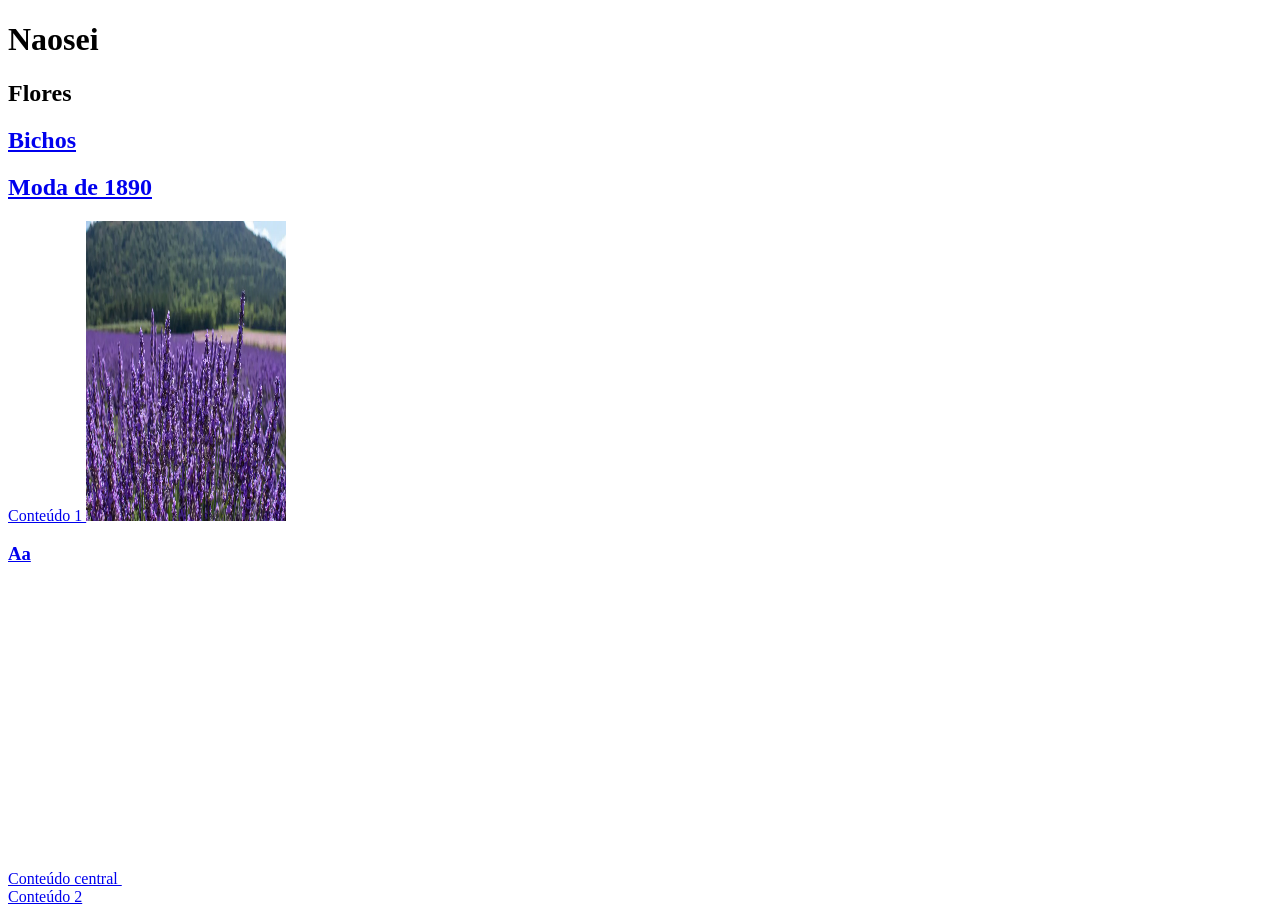
==== pweb1_2026_1/index.html @ bb22c267 "Add files via upload" ====
<!DOCTYPE html>
<html lang="en">
<head>
    <meta charset="UTF-8">
    <meta name="viewport" content="width=device-width, initial-scale=1.0">
    <title>Document</title>
</head>
<body>
    <header>
        <h1>Naosei</h1>
    </header>
    <nav> 
        <h2>Flores<a href="https://pt.wikipedia.org/wiki/Flor"></h2>

        <h2>Bichos <a href=https://pt.wikipedia.org/wiki/Urso_de_pel%C3%BAcia ></h2>

        <h2>Moda de 1890 <a href="https://pt.wikipedia.org/wiki/Moda_na_d%C3%A9cada_de_1890"></h2>
    </nav>

    <main>
        <aside>Conteúdo 1
            <img src="lavanda-beneficios-saude.webp" width="200" height="300">
            <h3>Aa</h3>
        </aside>
        <div>Conteúdo central
            <video src="198924-909251447_small.mp4" width="=200" height="300">
        </div>
        <aside>Conteúdo 2</aside> 

    </main>
</body>
</html>
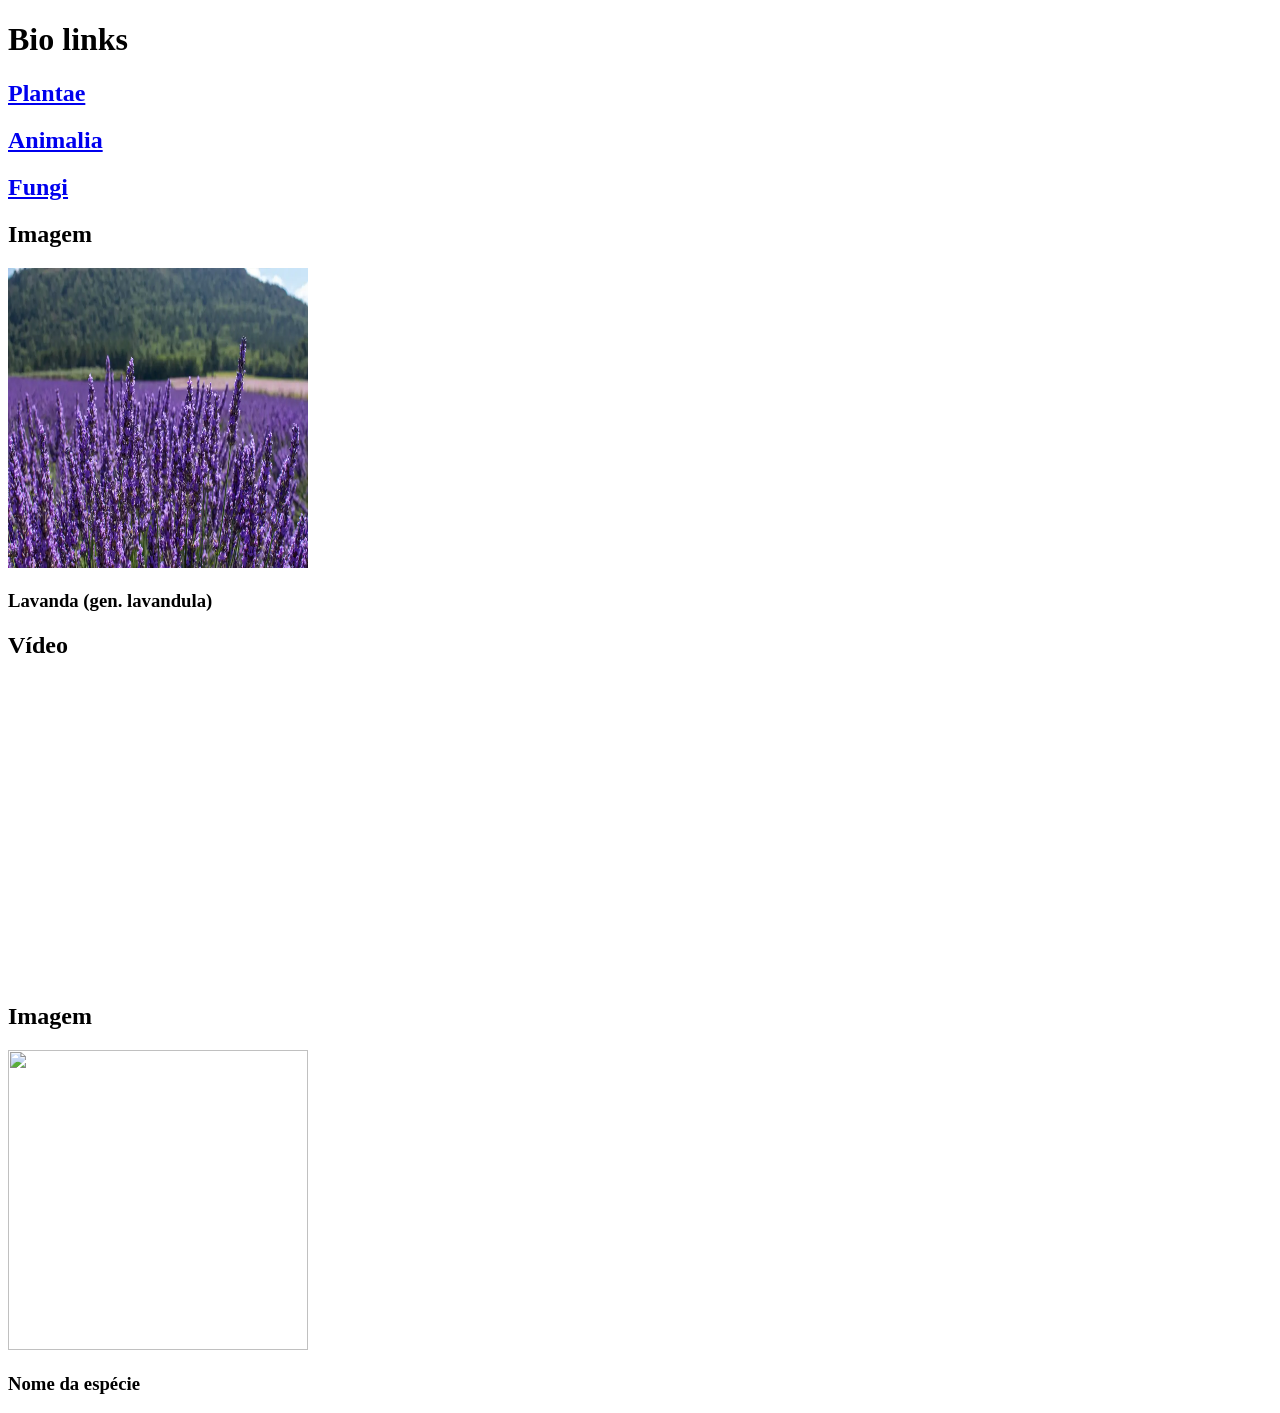
==== commit cfec577e: "Update index.html" ====
--- a/pweb1_2026_1/index.html
+++ b/pweb1_2026_1/index.html
@@ -3,30 +3,41 @@
 <head>
     <meta charset="UTF-8">
     <meta name="viewport" content="width=device-width, initial-scale=1.0">
-    <title>Document</title>
+    <link rel="stylesheet" type="text/css" href="style.css">
+    <title>Bio links</title>
 </head>
 <body>
-    <header>
-        <h1>Naosei</h1>
+    <header class="cssheader">
+        <h1>Bio links</h1>
     </header>
-    <nav> 
-        <h2>Flores<a href="https://pt.wikipedia.org/wiki/Flor"></h2>
 
-        <h2>Bichos <a href=https://pt.wikipedia.org/wiki/Urso_de_pel%C3%BAcia ></h2>
+    <nav class="nav"> 
+        <h2><a href="https://pt.wikipedia.org/wiki/Plantae" >Plantae</a></h2>
 
-        <h2>Moda de 1890 <a href="https://pt.wikipedia.org/wiki/Moda_na_d%C3%A9cada_de_1890"></h2>
+        <h2><a href="https://pt.wikipedia.org/wiki/Animalia">Animalia</a> </h2>
+
+        <h2><a href="https://pt.wikipedia.org/wiki/Fungi" >Fungi</a></h2>
     </nav>
 
     <main>
-        <aside>Conteúdo 1
-            <img src="lavanda-beneficios-saude.webp" width="200" height="300">
-            <h3>Aa</h3>
+        <aside class="conteudo1"> 
+            <h2> Imagem </h2>
+            <img src="lavanda-beneficios-saude.webp" width="300" height="300">
+            <h3>Lavanda (gen. lavandula)</h3>
         </aside>
-        <div>Conteúdo central
-            <video src="198924-909251447_small.mp4" width="=200" height="300">
+        <div class="centro">
+            <h2> Vídeo </h2>
+            <video src="198924-909251447_small.mp4" width="=300" height="300" >
+            <h3>Nome da espécie </h3>
         </div>
-        <aside>Conteúdo 2</aside> 
+        <aside class="conteudo2">
+            <h2> Imagem </h2>
+            <img src="images.jpg" width="300" height="300">   
+            <h3>Nome da espécie</h3>  
+            </aside> 
 
     </main>
+
+    <footer></footer>
 </body>
-</html>+</html>
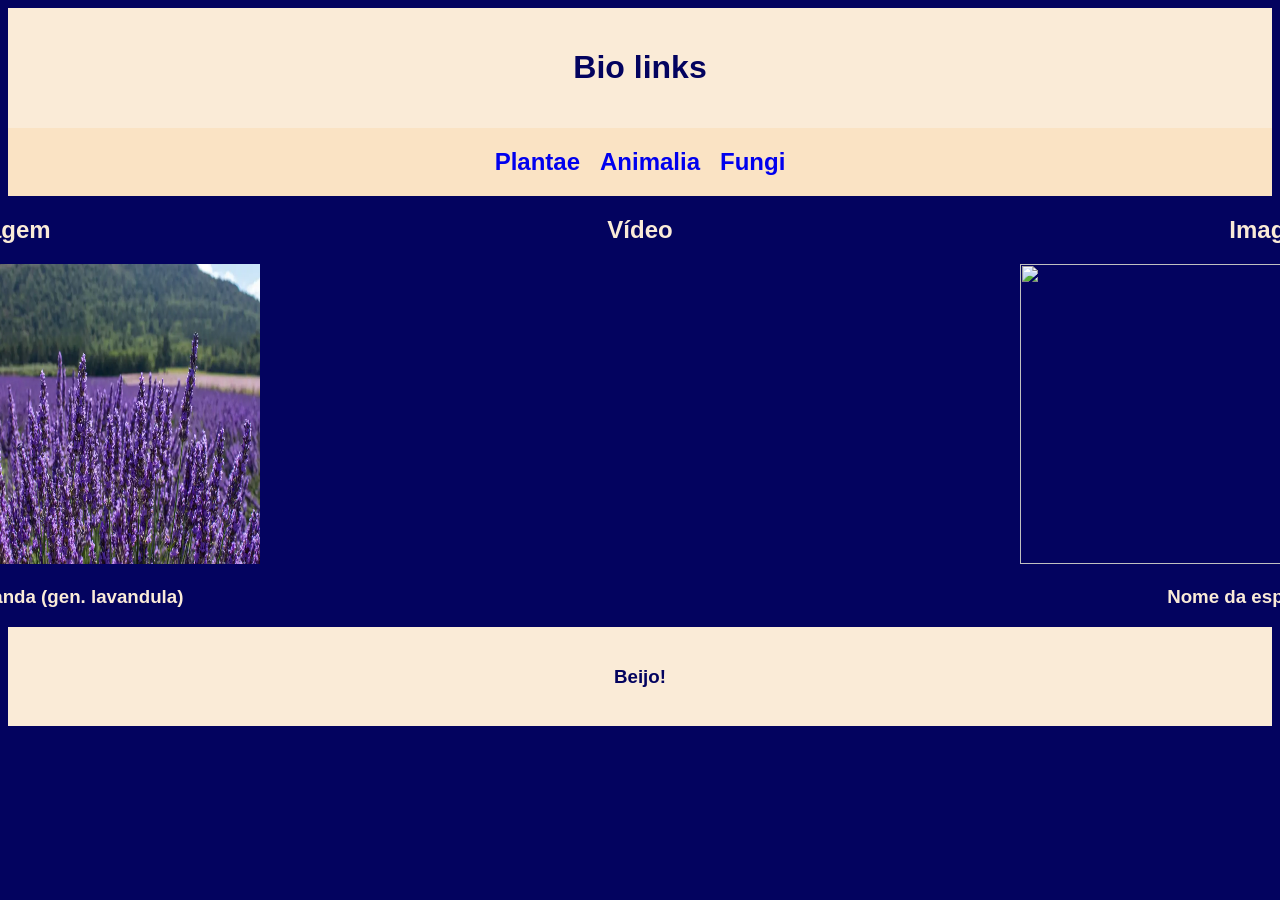
==== commit 732136b8: "Update index.html" ====
--- a/pweb1_2026_1/index.html
+++ b/pweb1_2026_1/index.html
@@ -38,6 +38,9 @@
 
     </main>
 
-    <footer></footer>
+    <footer class="cssheader">
+        <h3>Beijo!</h3>
+    </footer>
 </body>
 </html>
+
--- a/pweb1_2026_1/style.css
+++ b/pweb1_2026_1/style.css
@@ -0,0 +1,53 @@
+body {
+    font-family: 'Franklin Gothic Medium', 'Arial Narrow', Arial, sans-serif;
+    font-size:medium;
+    background-color: rgb(3, 3, 95);
+    text-align: center;
+}
+
+main {
+    display: flex;
+    gap: 80px;
+    justify-content: center;
+}
+
+.cssheader{
+    text-align: center; 
+    font-family: 'Franklin Gothic Medium', 'Arial Narrow', Arial, sans-serif;
+    color: rgb(3, 3, 95);
+    background-color: antiquewhite;
+    padding: 20px;
+}
+
+.nav{
+    display: flex;
+   color: rgb(3, 3, 95);
+   background-color: rgb(250, 227, 196); 
+   justify-content: center;
+   gap: 20px 
+
+}
+
+.nav a {
+    text-decoration: none;
+}
+
+.conteudo1{
+
+    text-align: left;
+    font-family: 'Franklin Gothic Medium', 'Arial Narrow', Arial, sans-serif;
+    color: antiquewhite;
+    text-align: left;
+}
+
+.centro{
+    text-align: center;
+    font-family: 'Franklin Gothic Medium', 'Arial Narrow', Arial, sans-serif;
+    color: antiquewhite;    
+}
+
+.conteudo2{
+    text-align: right;
+    font-family: 'Franklin Gothic Medium', 'Arial Narrow', Arial, sans-serif;
+    color: antiquewhite;
+}
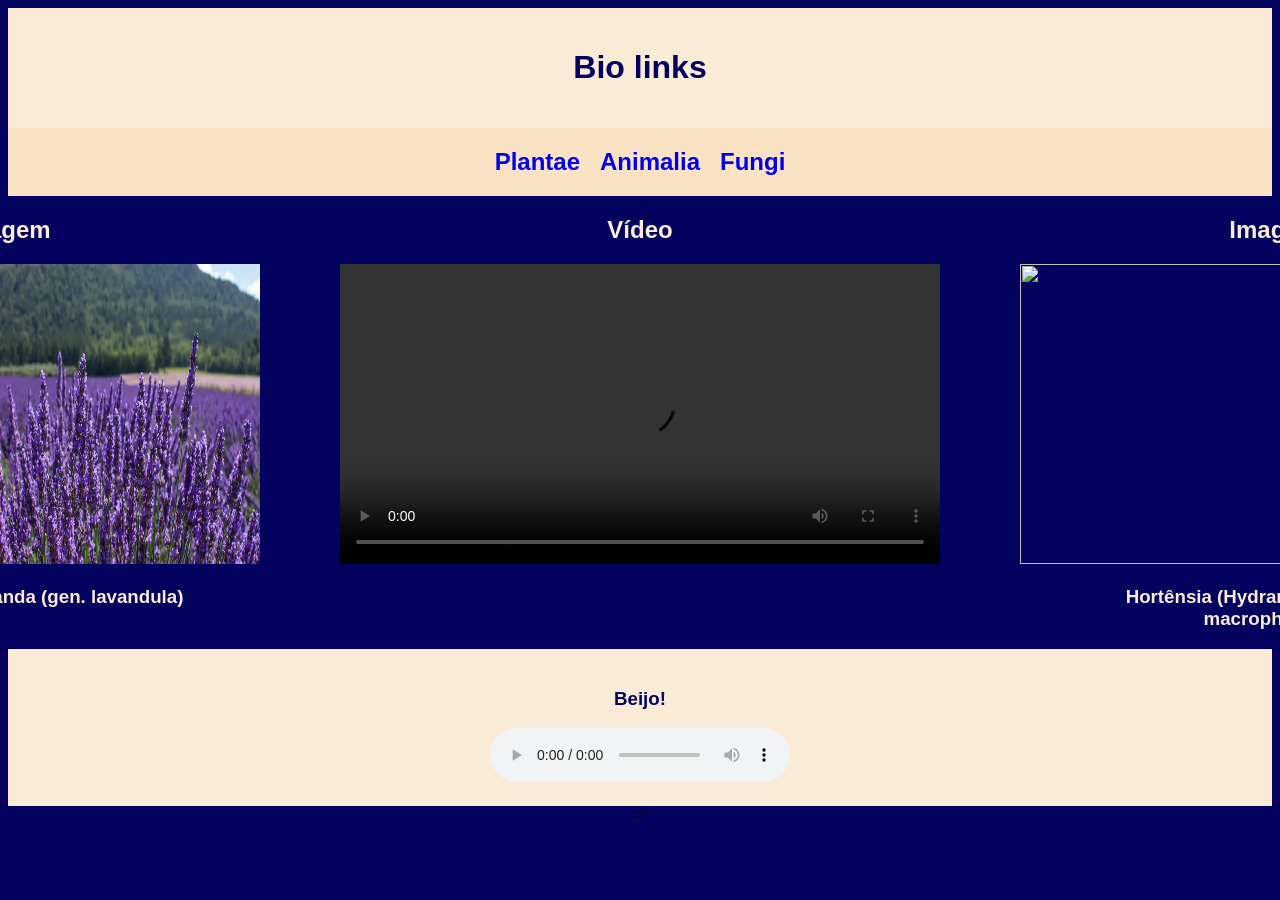
==== commit 37cd8bb0: "Update index.html" ====
--- a/pweb1_2026_1/index.html
+++ b/pweb1_2026_1/index.html
@@ -27,20 +27,22 @@
         </aside>
         <div class="centro">
             <h2> Vídeo </h2>
-            <video src="198924-909251447_small.mp4" width="=300" height="300" >
+            <video src="198924-909251447_small.mp4" width="=300" height="300" controls >
             <h3>Nome da espécie </h3>
         </div>
         <aside class="conteudo2">
             <h2> Imagem </h2>
-            <img src="images.jpg" width="300" height="300">   
-            <h3>Nome da espécie</h3>  
+            <img src="hortensias.webp" width="300" height="300">   
+            <h3>Hortênsia (Hydrangea macrophylla)</h3>  
             </aside> 
 
     </main>
 
     <footer class="cssheader">
         <h3>Beijo!</h3>
+        <audio src="somdefloresta.mp3" controls></audio>
     </footer>
 </body>
 </html>
 
+>
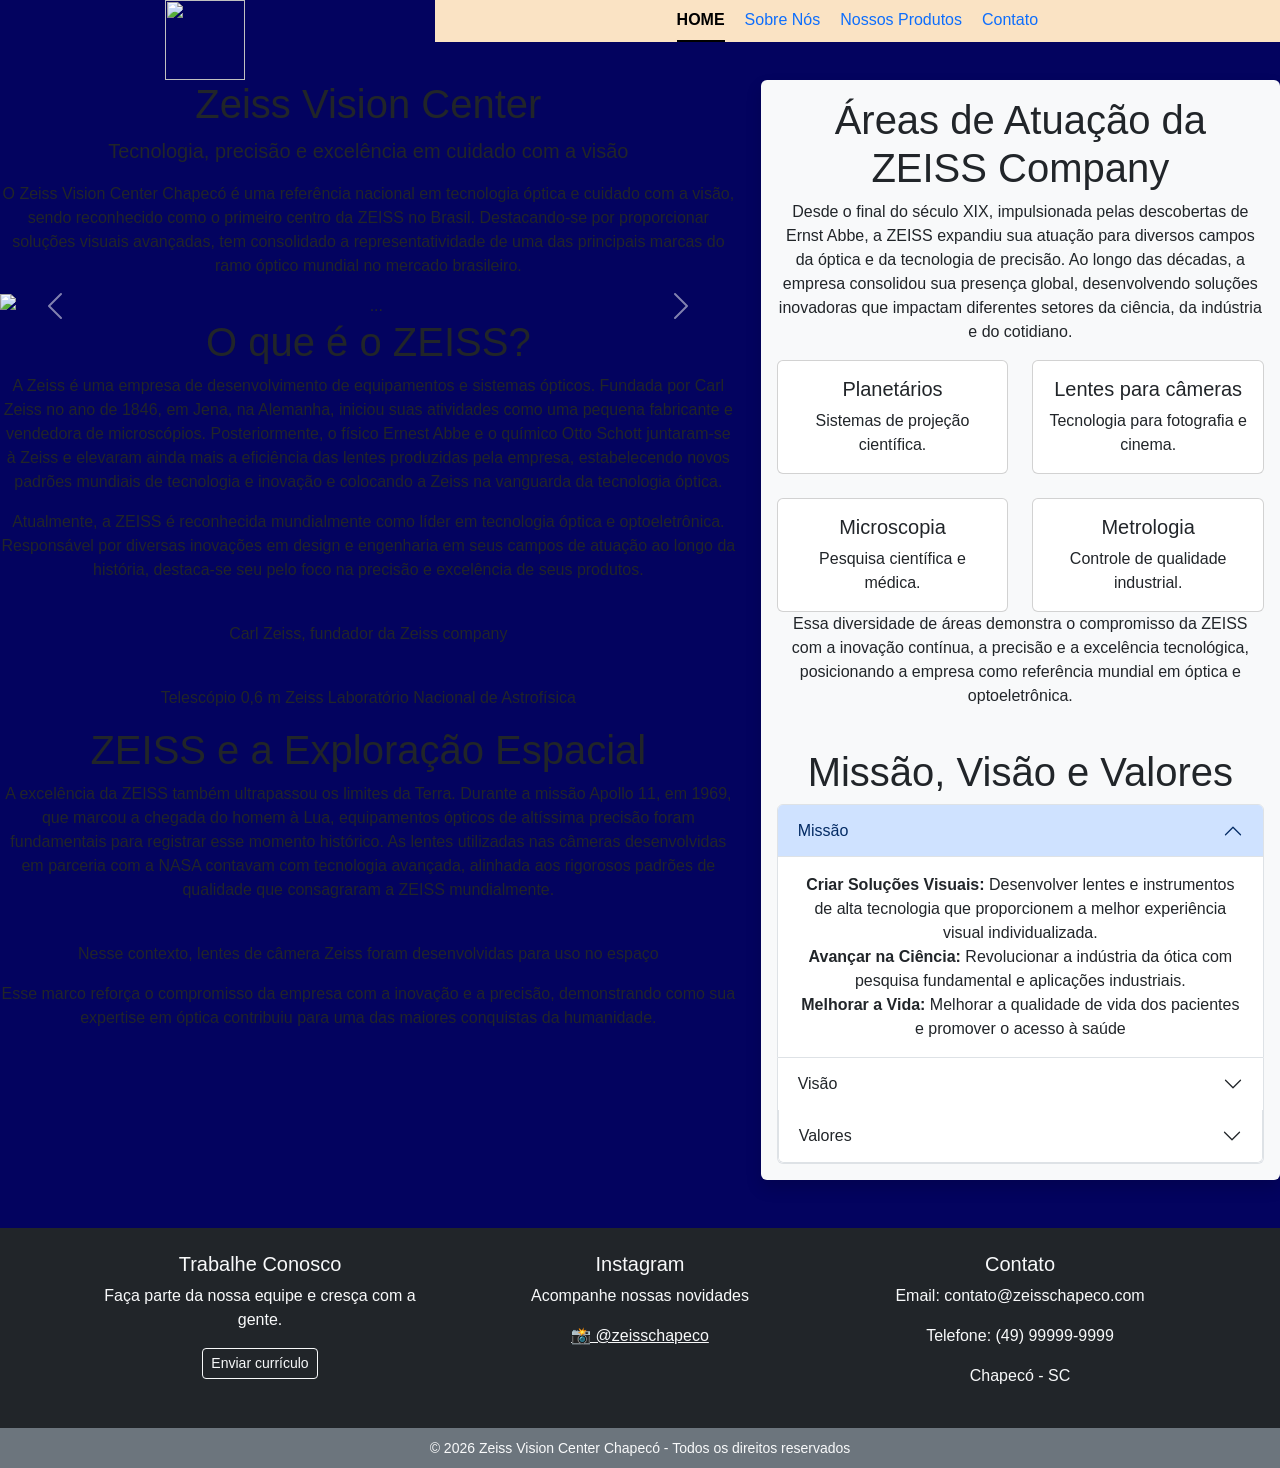
==== commit 3b7c94ea: "Add files via upload" ====
--- a/pweb1_2026_1/index.html
+++ b/pweb1_2026_1/index.html
@@ -1,48 +1,283 @@
-<!DOCTYPE html>
-<html lang="en">
-<head>
-    <meta charset="UTF-8">
-    <meta name="viewport" content="width=device-width, initial-scale=1.0">
-    <link rel="stylesheet" type="text/css" href="style.css">
-    <title>Bio links</title>
-</head>
-<body>
-    <header class="cssheader">
-        <h1>Bio links</h1>
-    </header>
-
-    <nav class="nav"> 
-        <h2><a href="https://pt.wikipedia.org/wiki/Plantae" >Plantae</a></h2>
-
-        <h2><a href="https://pt.wikipedia.org/wiki/Animalia">Animalia</a> </h2>
-
-        <h2><a href="https://pt.wikipedia.org/wiki/Fungi" >Fungi</a></h2>
-    </nav>
-
-    <main>
-        <aside class="conteudo1"> 
-            <h2> Imagem </h2>
-            <img src="lavanda-beneficios-saude.webp" width="300" height="300">
-            <h3>Lavanda (gen. lavandula)</h3>
-        </aside>
-        <div class="centro">
-            <h2> Vídeo </h2>
-            <video src="198924-909251447_small.mp4" width="=300" height="300" controls >
-            <h3>Nome da espécie </h3>
-        </div>
-        <aside class="conteudo2">
-            <h2> Imagem </h2>
-            <img src="hortensias.webp" width="300" height="300">   
-            <h3>Hortênsia (Hydrangea macrophylla)</h3>  
-            </aside> 
-
-    </main>
-
-    <footer class="cssheader">
-        <h3>Beijo!</h3>
-        <audio src="somdefloresta.mp3" controls></audio>
-    </footer>
-</body>
-</html>
-
->
+<!doctype html>
+<html lang="en">
+  <head>
+    <meta charset="utf-8">
+    <meta name="viewport" content="width=device-width, initial-scale=1">
+    <title>ZEISS</title>
+    <link href="https://cdn.jsdelivr.net/npm/bootstrap@5.3.8/dist/css/bootstrap.min.css" rel="stylesheet" integrity="sha384-sRIl4kxILFvY47J16cr9ZwB07vP4J8+LH7qKQnuqkuIAvNWLzeN8tE5YBujZqJLB" crossorigin="anonymous">
+    <link rel="stylesheet" href="style.css">
+    <script src="https://cdn.jsdelivr.net/npm/bootstrap@5.3.2/dist/js/bootstrap.bundle.min.js"></script>
+    <script src="menu.js"></script>
+  </head>
+  <body>
+    <!--Header-->
+    <div class="row">
+      <div class="col-xs-6 col-md-4">
+         <header>
+          <img 
+          src="logo.png" 
+          width="80"
+          height="80"
+          alt="">
+        </header>
+      </div>
+
+ <!--Menu de navegação NAV -->
+    
+      <div class="col-xs-12 col-sm-6 col-md-8">
+        <ul class="nav nav-underline">
+          <li class="nav-item">
+            <a class="nav-link active" aria-current="page" href="indext.html">HOME</a>
+          </li>
+          <li class="nav-item">
+            <a class="nav-link" href="paginas/sobre.html">Sobre Nós</a>
+          </li>
+          <li class="nav-item">
+            <a class="nav-link" href="paginas/produtos.html">Nossos Produtos</a>
+          </li>
+          <li class="nav-item">
+            <a class="nav-link"  href="paginas/contato.html">Contato</a>
+          </li>
+        </ul>
+      </div>
+
+    </div>
+    <main>
+      <article>
+        <div class="row">
+        
+         <div class="col-xs-12 col-sm-6 col-md-7">
+           <!--Sessions -->
+        <section>
+          <h1>Zeiss Vision Center</h1>
+        <p class="lead">Tecnologia, precisão e excelência em cuidado com a visão</p>
+          <p>
+            O Zeiss Vision Center Chapecó é uma referência nacional em tecnologia óptica e cuidado com a visão, sendo reconhecido como o 
+            primeiro centro da ZEISS no Brasil. Destacando-se por proporcionar soluções visuais avançadas, tem 
+            consolidado a representatividade de uma das principais marcas do ramo óptico mundial no mercado brasileiro.
+          </p>
+        </section>
+        <!-- bootstrapde imagem passando -->
+         <div id="carouselExampleInterval" class="carousel slide" data-bs-ride="carousel">
+            <div class="carousel-inner">
+              <div class="carousel-item active" data-bs-interval="10000">
+                <img src="../site_ZEISS/imagens/WhatsApp Image 2026-03-29 at 20.49.03 (1).jpeg" class="d-block w-100" alt="...">
+              </div>
+              <div class="carousel-item" data-bs-interval="2000">
+                <img src="../site_ZEISS/imagens/WhatsApp Image 2026-03-29 at 20.49.04 (1).jpeg" class="d-block w-100" alt="...">
+              </div>
+              <div class="carousel-item">
+                <img src="../site_ZEISS/imagens/WhatsApp Image 2026-03-29 at 20.49.03.jpeg" class="d-block w-100" alt="...">
+              </div>
+              <div class="carousel-item">
+                <img src="imagens/WhatsApp Image 2026-03-29 at 20.49.04 (2).jpeg" class="d-block w-100">
+              </div>
+              
+            </div>
+            <button class="carousel-control-prev" type="button" data-bs-target="#carouselExampleInterval" data-bs-slide="prev">
+              <span class="carousel-control-prev-icon" aria-hidden="true"></span>
+              <span class="visually-hidden">Previous</span>
+            </button>
+            <button class="carousel-control-next" type="button" data-bs-target="#carouselExampleInterval" data-bs-slide="next">
+              <span class="carousel-control-next-icon" aria-hidden="true"></span>
+              <span class="visually-hidden">Next</span>
+            </button>
+          </div>
+        <section>
+          <h1>O que é o ZEISS?</h1>
+          <p>
+            A Zeiss é uma empresa de desenvolvimento de equipamentos e sistemas ópticos. Fundada por Carl Zeiss no ano de 1846, em Jena, na Alemanha,
+            iniciou suas atividades como uma pequena fabricante e vendedora de microscópios. Posteriormente, o físico Ernest Abbe e o químico Otto 
+            Schott juntaram-se à Zeiss e elevaram ainda mais a eficiência das lentes produzidas pela empresa, estabelecendo novos padrões
+            mundiais de tecnologia e inovação e colocando a Zeiss na vanguarda da tecnologia óptica.  
+          </p>
+          <p>
+            Atualmente, a ZEISS é reconhecida mundialmente como líder em tecnologia óptica e optoeletrônica. Responsável por diversas inovações
+            em design e engenharia em seus campos de atuação ao longo da história, destaca-se seu pelo foco na precisão e excelência de seus produtos.
+          </p>
+          <figure>
+            <img src="../site_ZEISS/imagens/projetor-do-planetário-de-zeiss-mark-iv-68289383.webp" class="img-fluid destaque" alt="">
+            <figcaption>Carl Zeiss, fundador da Zeiss company</figcaption>
+          </figure>
+          <figure>
+            <img src="../site_ZEISS/imagens/labtelescopio.jpg" class="img-fluid destaque" alt="">
+            <figcaption>Telescópio 0,6 m Zeiss   Laboratório Nacional de Astrofísica</figcaption>
+          </figure>
+        </section>
+
+        <section>
+          <h1>ZEISS e a Exploração Espacial</h1>
+          <p>
+            A excelência da ZEISS também ultrapassou os limites da Terra. Durante a missão Apollo 11, em 1969, que marcou a chegada do homem à Lua, 
+            equipamentos ópticos de altíssima precisão foram fundamentais para registrar esse momento histórico. As lentes utilizadas nas câmeras 
+            desenvolvidas em parceria com a NASA contavam com tecnologia avançada, alinhada aos rigorosos padrões de qualidade que consagraram a 
+            ZEISS mundialmente.
+          </p>
+          <figure>
+            <img src="../site_ZEISS/imagens/lua.jpg" class="img-fluid destaque" alt="">
+            <figcaption>Nesse contexto, lentes de câmera Zeiss foram desenvolvidas para uso no espaço</figcaption>
+          </figure>
+          <p>
+            Esse marco reforça o compromisso da empresa com a inovação e a precisão, demonstrando como sua expertise em óptica contribuiu 
+            para uma das maiores conquistas da humanidade.
+          </p>
+        </section>
+
+        
+       </div>
+
+
+        <div class="col-xs-6 col-md-5">
+          <!--Aside-->
+          <aside class="bg-light p-3 rounded shadow">
+             <h1>Áreas de Atuação da ZEISS Company</h1>
+          <p>
+            Desde o final do século XIX, impulsionada pelas descobertas de Ernst Abbe, a ZEISS expandiu sua atuação para diversos campos da óptica e da tecnologia de precisão. Ao longo das décadas, a empresa consolidou sua presença global, desenvolvendo soluções inovadoras que impactam diferentes setores da ciência, da indústria e do cotidiano.
+          </p>
+          <div class="row g-4">
+
+            <div class="col-md-6">
+              <div class="card h-100">
+                <img src="imagens/planetario.jpg" class="card-img-top" alt="">
+                <div class="card-body">
+                  <h5 class="card-title">Planetários</h5>
+                  <p class="card-text">Sistemas de projeção científica.</p>
+                </div>
+              </div>
+            </div>
+
+            <div class="col-md-6">
+              <div class="card h-100">
+                <img src="imagens/camera.jpg" class="card-img-top" alt="">
+                <div class="card-body">
+                  <h5 class="card-title">Lentes para câmeras</h5>
+                  <p class="card-text">Tecnologia para fotografia e cinema.</p>
+                </div>
+              </div>
+            </div>
+
+            <!-- próxima linha -->
+
+            <div class="col-md-6">
+              <div class="card h-100">
+                <img src="imagens/microscopio.jpg" class="card-img-top" alt="">
+                <div class="card-body">
+                  <h5 class="card-title">Microscopia</h5>
+                  <p class="card-text">Pesquisa científica e médica.</p>
+                </div>
+              </div>
+            </div>
+
+            <div class="col-md-6">
+              <div class="card h-100">
+                <img src="imagens/metrologia.jpg" class="card-img-top" alt="">
+                <div class="card-body">
+                  <h5 class="card-title">Metrologia</h5>
+                  <p class="card-text">Controle de qualidade industrial.</p>
+                </div>
+              </div>
+            </div>
+
+          </div>
+           <p>
+            Essa diversidade de áreas demonstra o compromisso da ZEISS com a inovação contínua, a precisão e a excelência tecnológica, 
+            posicionando a empresa como referência mundial em óptica e optoeletrônica.
+          </p>
+
+          <br>
+
+          <h1>Missão, Visão e Valores</h1>
+
+          <div class="accordion">
+            <div class="accordion-item">
+              <h2 class="accordion-header">
+                <button class="accordion-button" type="button" data-bs-toggle="collapse" data-bs-target="#collapseOne" aria-expanded="true" aria-controls="collapseOne">
+                  Missão
+                </button>
+              </h2>
+              <div id="collapseOne" class="accordion-collapse collapse show" data-bs-parent="#accordionExample">
+                <div class="accordion-body">
+                  <strong>Criar Soluções Visuais:</strong> Desenvolver lentes e instrumentos de alta tecnologia que proporcionem a melhor experiência visual individualizada.
+                  <br>
+                  <strong>Avançar na Ciência:</strong> Revolucionar a indústria da ótica com pesquisa fundamental e aplicações industriais.
+                  <br>
+                  <strong>Melhorar a Vida:</strong> Melhorar a qualidade de vida dos pacientes e promover o acesso à saúde
+                </div>
+              </div>
+            </div>
+            <div class="accordion-item">
+              <h2 class="accordion-header">
+                <button class="accordion-button collapsed" type="button" data-bs-toggle="collapse" data-bs-target="#collapseTwo" aria-expanded="false" aria-controls="collapseTwo">
+                  Visão
+                </button>
+              </h2>
+              <div id="collapseTwo" class="accordion-collapse collapse" data-bs-parent="#accordionExample">
+                <div class="accordion-body">
+                <strong>Liderança e Inovação:</strong> Ser a referência em soluções de alta tecnologia que moldam mercados, com foco em software e métodos ágeis.
+                <br>
+                <strong>Parceria de Sucesso:</strong> Construir parcerias de longo prazo, baseando o desenvolvimento de produtos nas necessidades reais dos clientes.
+              </div>
+            </div>
+            <div class="accordion-item">
+              <h2 class="accordion-header">
+                <button class="accordion-button collapsed" type="button" data-bs-toggle="collapse" data-bs-target="#collapseThree" aria-expanded="false" aria-controls="collapseThree">
+                  Valores
+                </button>
+              </h2>
+              <div id="collapseThree" class="accordion-collapse collapse" data-bs-parent="#accordionExample">
+                <div class="accordion-body">
+                <strong>Sustentabilidade:</strong> Compromisso com a redução de emissões (meta de neutralidade até 2024/25) e utilização de energia verde.
+                <br>
+                <strong>Inovação e Curiosidade:</strong> Foco em superar convenções e oferecer produtos de alta tecnologia (ex: ZEISS DriveSafe, i.Profilerplus).
+                <br>
+                <strong>Qualidade e Personalização:</strong> Reconhecer que "ninguém vê como você", focando em soluções personalizadas e conforto visual ideal.  
+                </div>
+              </div>
+            </div>
+          </div>
+          </aside>
+        </div>
+       </div>
+      </article>  
+    </main>
+   
+    
+    <!--Footer -->
+     <footer class="bg-dark text-light mt-5">
+  <div class="container py-4">
+    <div class="row">
+
+      <!-- Trabalhe Conosco -->
+      <div class="col-md-4">
+        <h5>Trabalhe Conosco</h5>
+        <p>Faça parte da nossa equipe e cresça com a gente.</p>
+        <a href="#" class="btn btn-outline-light btn-sm">Enviar currículo</a>
+      </div>
+
+      <!-- Instagram -->
+      <div class="col-md-4 text-center">
+        <h5>Instagram</h5>
+        <p>Acompanhe nossas novidades</p>
+        <a href="#" class="text-light">📸 @zeisschapeco</a>
+      </div>
+
+      <!-- Contato -->
+      <div class="col-md-4">
+        <h5>Contato</h5>
+        <p>Email: contato@zeisschapeco.com</p>
+        <p>Telefone: (49) 99999-9999</p>
+        <p>Chapecó - SC</p>
+      </div>
+
+    </div>
+  </div>
+
+  <!-- Linha final -->
+  <div class="bg-secondary text-center py-2">
+    <small>© 2026 Zeiss Vision Center Chapecó - Todos os direitos reservados</small>
+  </div>
+</footer>
+
+    
+  </body>
+  </html>
